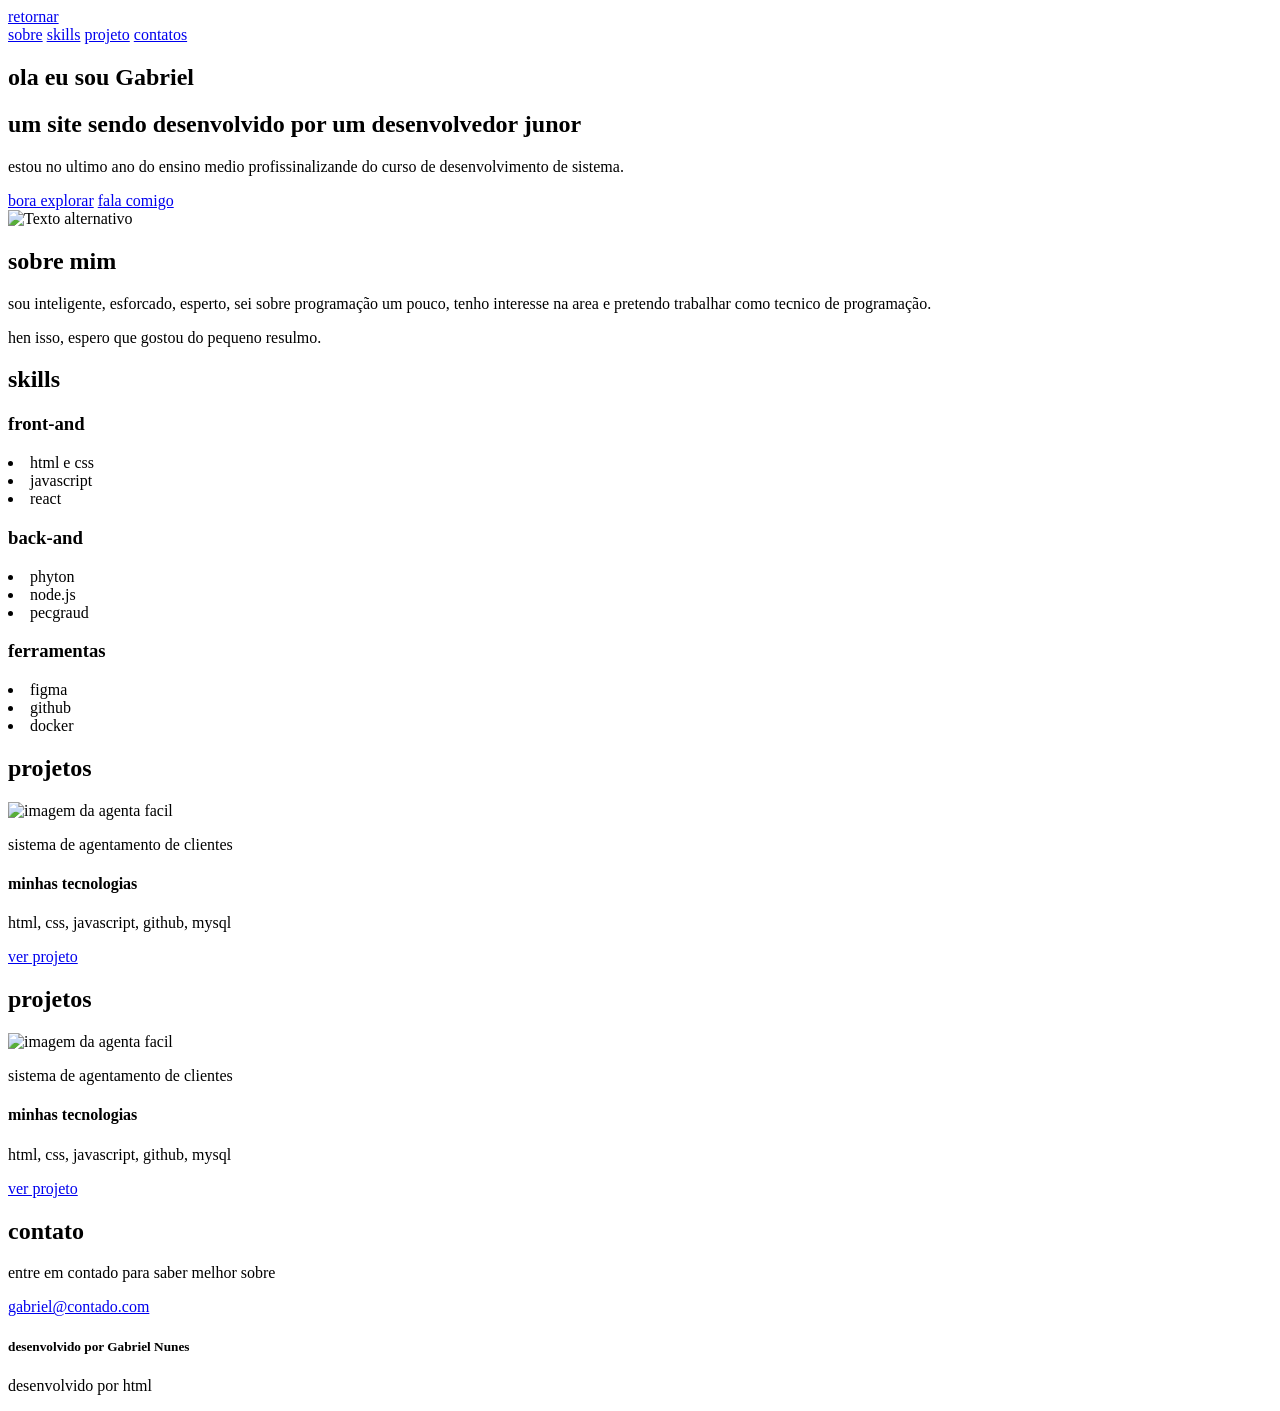
==== index.html @ 96026afd "Add initial HTML structure for personal website" ====
<!DOCTYPE html>
<html lang="pt-br">
<head>
    <meta charset="UTF-8">
    <meta name="viewport" content="width=device-width, initial-scale=1.0">
    <title>desenvolvedor gabriel</title>
    <link rel="stylesheet" href="style.css"> 
</head>
<body>
    <insert class="topo">
        <a class="logo" href="#inicio">retornar</a>
        <nav>
            <a href="#sobre">sobre</a>
            <a href="#skills">skills</a>
             <a href="#projetos">projeto</a>
             <a href="#contatos">contatos</a>
 
        </nav>
    </insert>
    <main>
        <section id="inicio" class="container hero">
            <div class="hero-texto"> 
                <h1> ola eu sou Gabriel </h1>
                <h2> um site sendo desenvolvido por um desenvolvedor junor</h2>
                <p>estou no ultimo ano do ensino medio 
                profissinalizande do curso de desenvolvimento de sistema.</p>
                <a class="botao" href="#projeto">bora explorar</a>
                <a class="botao botao-claro" href="#contato">fala comigo</a>
            </div>
            <img class="foto" src="imagem.webp" alt="Texto alternativo">
        </section>
        <section id="sobre" class="container">
            <h2>sobre mim</h2>
            <p>sou inteligente, esforcado, esperto, sei sobre programação
             um pouco, tenho interesse na area e pretendo trabalhar como 
            tecnico de programação.</p>
            <p>hen isso, espero que gostou do pequeno resulmo.</p>
        </section>
        <section id="skills" class="container">
            <h2>skills</h2>
            <div class="colunas">
                <div class="cartao">
                    <h3>front-and</h3>
                    <o1>
                        <li>html e css</li>
                        <li>javascript</li>
                        <li>react</li>
                    </o1>
                </div>
                <div class="cartao">
                    <h3>back-and</h3>
                    <o1>
                        <li>phyton</li>
                        <li>node.js</li>
                        <li>pecgraud</li>
                    </o1>    
                </div>
                <div class="cartao">
                    <h3>ferramentas</h3>
                    <o1>
                        <li>figma</li>
                        <li>github</li>
                        <li>docker</li>
                    </o1>    
                </div>
            </div>
        </section>
        <section id="projeto" class="container">
            <h2>projetos</h2>
            <div class="colunas">
                <div class="cartao">
                     <img src="agenda.wap.avif"alt="imagem da agenta facil">
                    <p>sistema de agentamento de clientes</p>
                    <h4>minhas tecnologias</h4>
                    <p>html, css, javascript, github, mysql</p>
                    <a href="/">ver projeto</a>
                </div>
            </div>
        </section>
        <section id="projeto" class="container">
    <h2>projetos</h2>
    <div class="colunas">
        <div class="cartao">
             <img src="emoji.avif"alt="imagem da agenta facil">
            <p>sistema de agentamento de clientes</p>
            <h4>minhas tecnologias</h4>
            <p>html, css, javascript, github, mysql</p>
            <a href="/">ver projeto</a>
        </div>
    </div>
</section>
<section id="contato" class="container">
    <h2>contato</h2>
    <p>entre em contado para saber melhor sobre</p>
    <a href="contado" class="botao">gabriel@contado.com</a>
</section> 
<footer class="rodape">
    <h5>desenvolvido por Gabriel Nunes</h5>
    <p>desenvolvido por html</p>
</footer>
    </main>
</body>
</html>
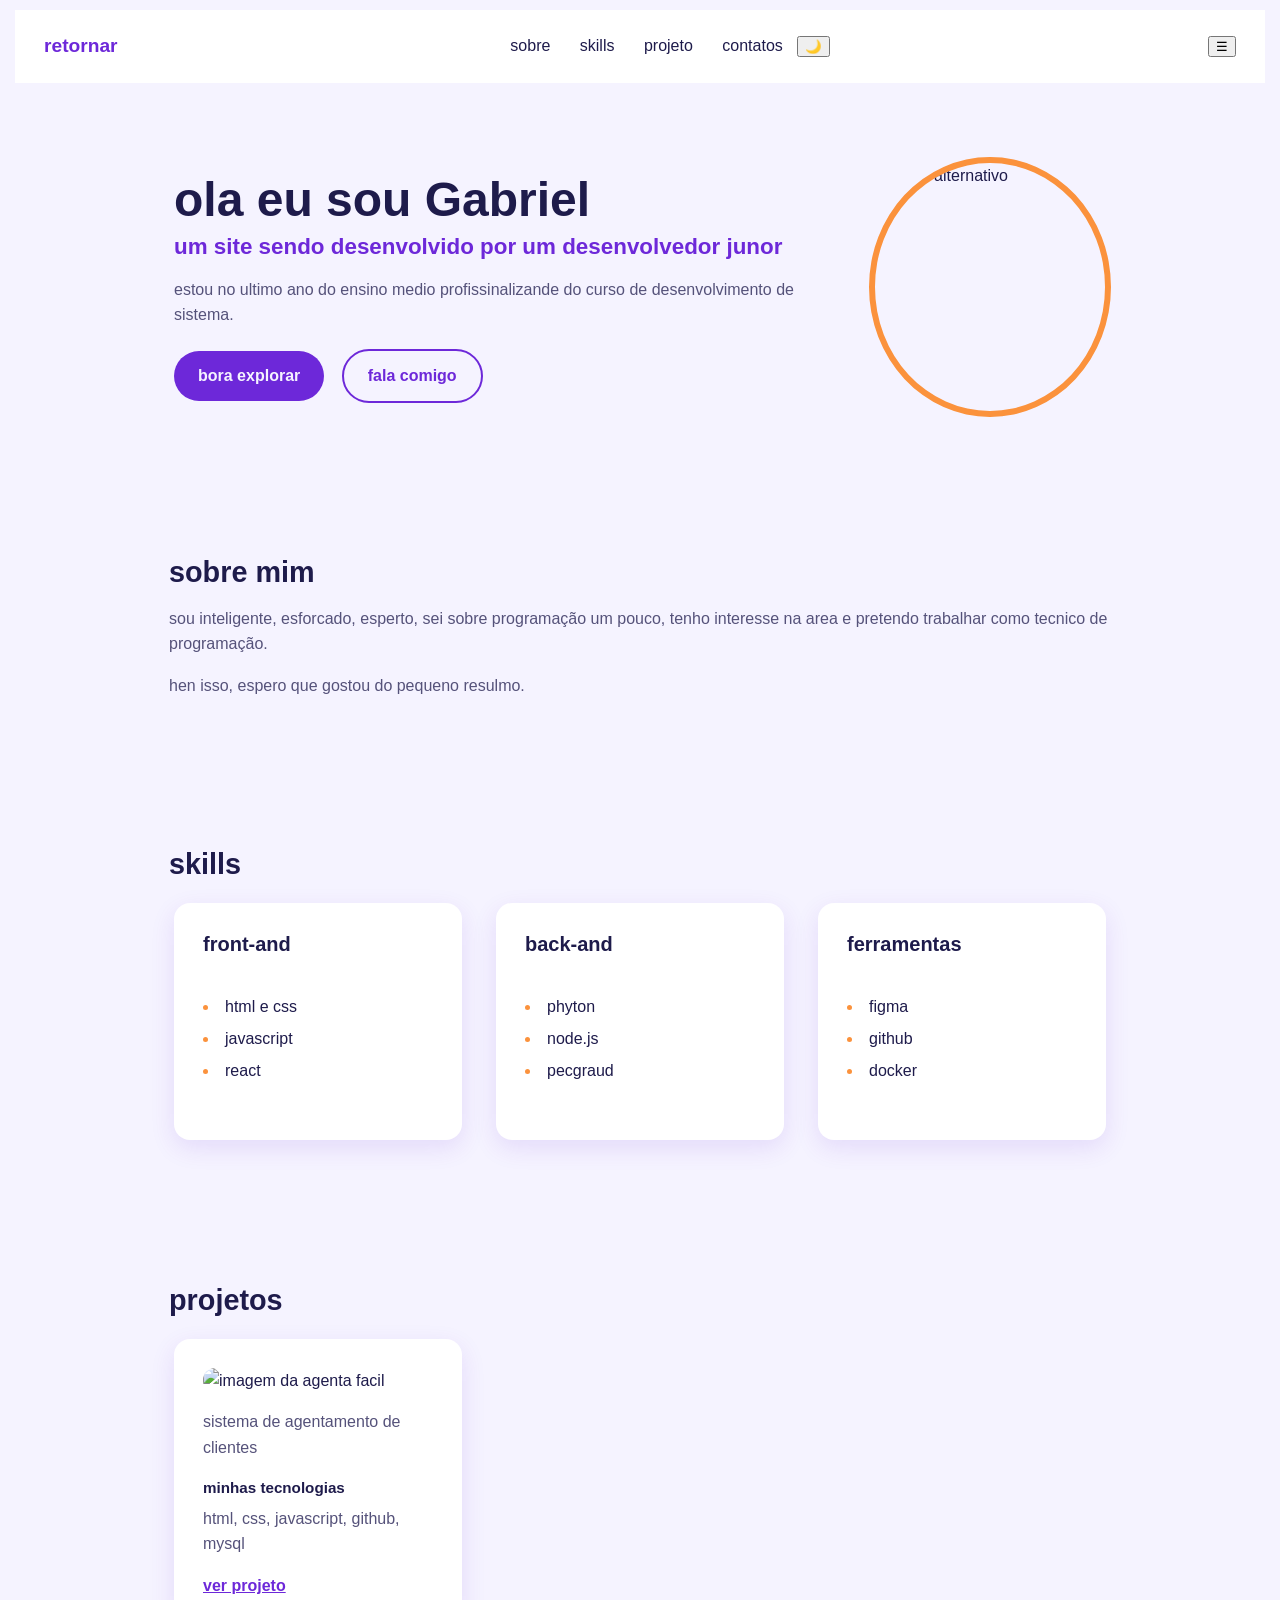
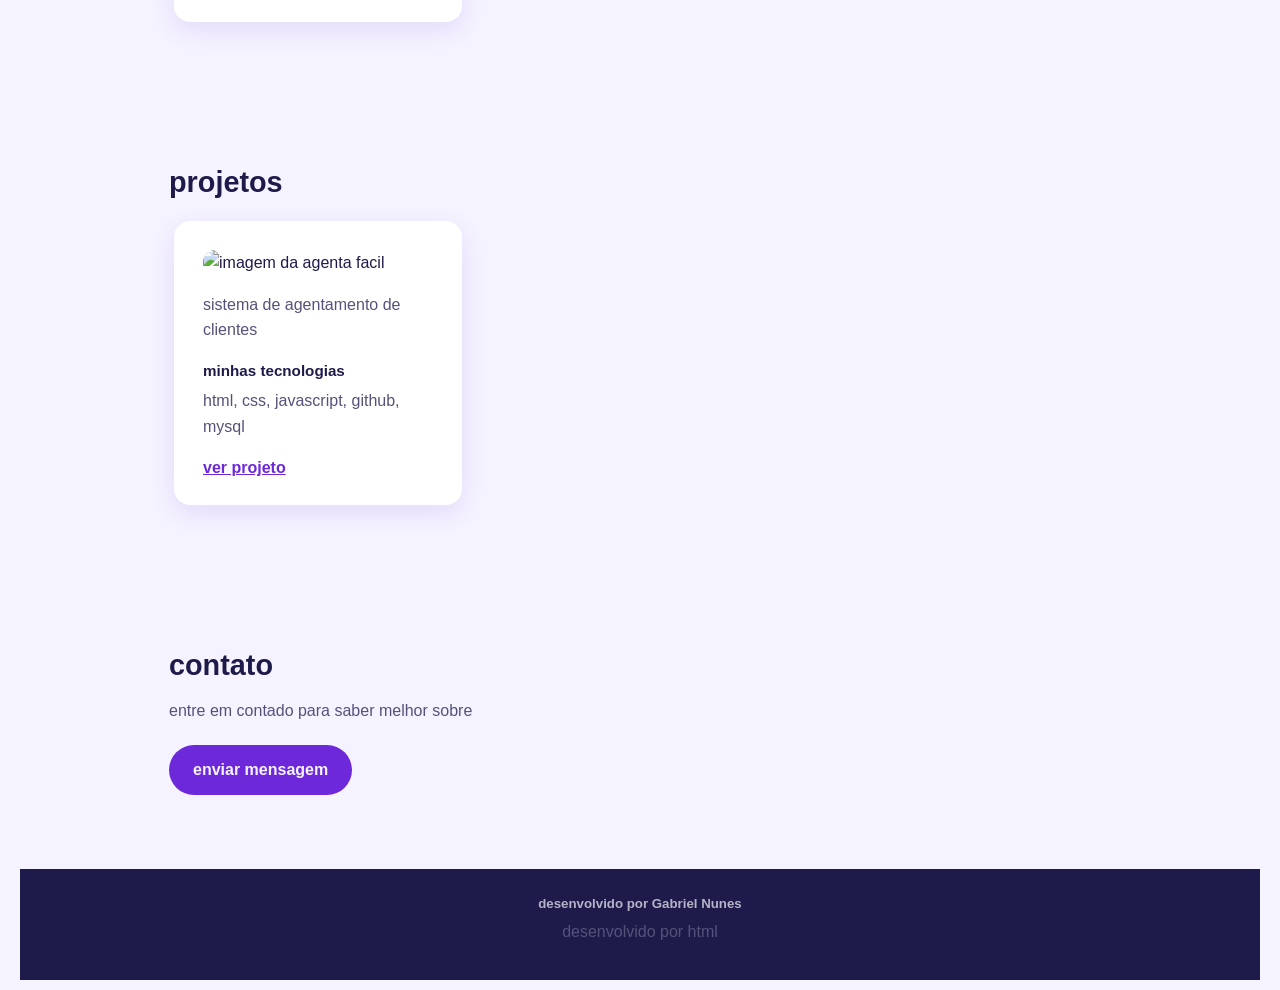
==== commit 28e5c2a0: "Refactor HTML structure and update links" ====
--- a/index.html
+++ b/index.html
@@ -7,16 +7,17 @@
     <link rel="stylesheet" href="style.css"> 
 </head>
 <body>
-    <insert class="topo">
+    <header class="topo">
         <a class="logo" href="#inicio">retornar</a>
         <nav>
             <a href="#sobre">sobre</a>
             <a href="#skills">skills</a>
              <a href="#projetos">projeto</a>
-             <a href="#contatos">contatos</a>
- 
+             <a href="contato.html">contatos</a>
+             <button class="botao-tema" title="alterar para o modo escuro" aria-label="altera modo escuro">🌙</button>
         </nav>
-    </insert>
+             <button class="botao-menu" aria-label="Abrir menu" aria-expanded="false">☰</button>
+    </header>
     <main>
         <section id="inicio" class="container hero">
             <div class="hero-texto"> 
@@ -29,7 +30,7 @@
             </div>
             <img class="foto" src="imagem.webp" alt="Texto alternativo">
         </section>
-        <section id="sobre" class="container">
+        <section id="sobre" class="container sobre">
             <h2>sobre mim</h2>
             <p>sou inteligente, esforcado, esperto, sei sobre programação
              um pouco, tenho interesse na area e pretendo trabalhar como 
@@ -92,12 +93,16 @@
 <section id="contato" class="container">
     <h2>contato</h2>
     <p>entre em contado para saber melhor sobre</p>
-    <a href="contado" class="botao">gabriel@contado.com</a>
+    <a class="botao" href="contato.html">enviar mensagem</a>
 </section> 
 <footer class="rodape">
     <h5>desenvolvido por Gabriel Nunes</h5>
     <p>desenvolvido por html</p>
 </footer>
     </main>
+    
+    <script src="script.js"></script>
+
 </body>
+
 </html>
--- a/style.css
+++ b/style.css
@@ -0,0 +1,190 @@
+:root {
+    --fundo: #f5f3ff;
+    --superficie: #ffff;
+    --texto: #1e1b4b; 
+    --texto-suave: #55527a;
+    --primaria: #6d28d9;
+    --primaria-escura: #5b21b6;
+    --destaque: #fb923c; 
+    --raio: 16px;
+    --sombra: 0 8px 24px rgba(109,40,217,0.12); 
+}
+*{
+    box-sizing: border-box; 
+    margin: 10px; 
+    margin: 5px; 
+}
+body{
+    background-color: var(--fundo);
+    color: var(--texto);
+    font-family: "sege UI", sans-serif;
+    line-height: 1.6; 
+}
+
+h1, h2, h3{
+    line-height: 1.2; 
+}
+
+h1{ 
+    font-size: 3rem; 
+}
+h2{
+    font-size: 1.8rem; 
+    margin-bottom: 1rem; 
+}
+h3{
+    font-size: 1.25rem;
+    margin-bottom: 0.5rem; 
+}
+h4{
+    font-size: 0.95rem;
+    margin-top: 0.75rem; 
+}
+
+p{
+    color: var(--texto-suave);
+    margin-bottom: 1rem;
+}
+
+a{
+    color: var(--primaria);
+    font-weight: 600; 
+}
+
+img{
+    max-width: 100%;
+    display: block; 
+}
+
+.container {
+    max-width: 1000px;
+    margin: 0 auto; 
+    padding: 4rem 1.5rem; 
+}
+.topo {
+    display: flex;
+    justify-content: space-between;
+    align-items: center;
+    padding: 1rem 1.5rem; 
+    background-color: var(--superficie);
+    position: sticky;
+    top: 0; 
+}
+
+.logo {
+    text-decoration: none;
+    font-size: 1.2rem;
+    font-weight: 700;
+}
+
+.topo nav a {
+    text-decoration: none;
+    margin-left: 1.25rem;
+    color: var(--texto); 
+    font-weight: 500;
+}
+
+.topo nav a:hover{
+    color: var(--primaria);
+}
+
+.hero {
+    display: flex; 
+    align-items: center; 
+    gap: 3rem; 
+}
+
+.hero h2 {
+    color: var(--primaria);
+    font-size: 1.4rem; 
+}
+
+.foto {
+    width: 260px; 
+    height: 260px; 
+    object-fit: cover;
+    border-radius: 50%;
+    border: 6px solid var(--destaque);
+}
+
+.botao {
+    display: inline-block;
+    background-color: var(--primaria);
+    color: var(--fundo);
+    padding: 0.75rem 1.5rem; 
+    border-radius: 999px;
+    text-decoration: none;
+    margin-right: 0.5rem;
+}
+
+.botao:hover {
+    background-color: var(--primaria-escura);
+}
+
+.botao-claro {
+    background-color: transparent;
+    color: var(--primaria);
+    border: 2px solid var(--primaria);
+}
+
+.botao-claro:hover {
+    background-color: var(--primaria);
+    color: var(--fundo);
+}
+
+.colunas {
+    display: grid;
+    grid-template-columns: repeat(3, 1fr);
+    gap: 1.5rem; 
+}
+
+.cartao {
+    background-color: var(--superficie);
+    padding: 1.5rem;
+    border-radius: var(--raio);
+    box-shadow: var(--sombra);
+}
+
+.cartao img {
+    border-radius: 12px;
+    margin-bottom: 1rem;
+}
+
+ul, ol {
+    padding-left: 1.25rem;
+}
+
+li {
+    margin-bottom: 0.4rem;
+}
+
+li::marker {
+    color: var(--destaque);
+}
+
+.rodape {
+    font-weight: 400;
+    background-color: var(--texto);
+    text-align: center;
+    padding: 1.2rem;
+    color: var(--fundo);
+}
+
+.rodape h5 {
+    opacity: 0.7;
+}
+
+@media(max-width: 700px){
+    .hero {
+        flex-direction: column-reverse;
+        text-align: center;
+    }
+
+    .topo nav a {
+        margin-left: 0.75rem;
+    }
+
+    .colunas {
+        grid-template-columns: 1fr;
+    }
+}
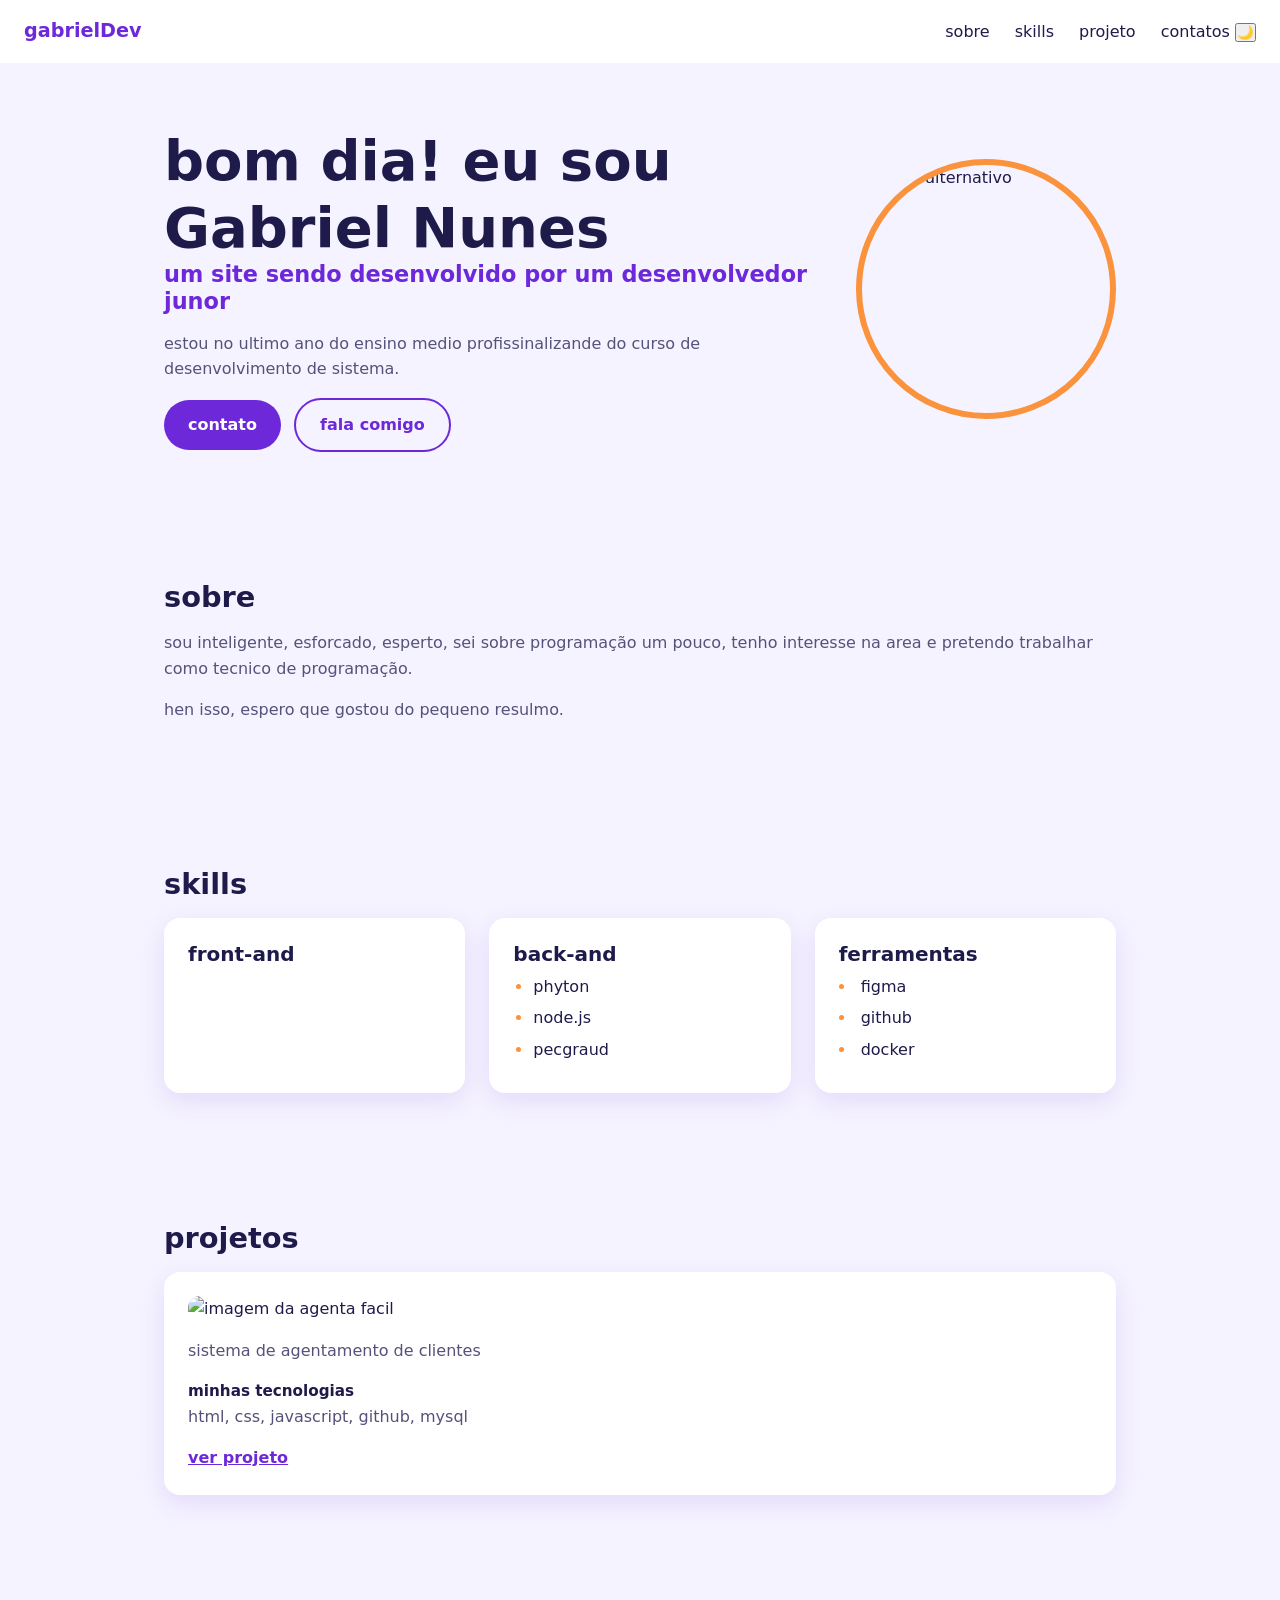
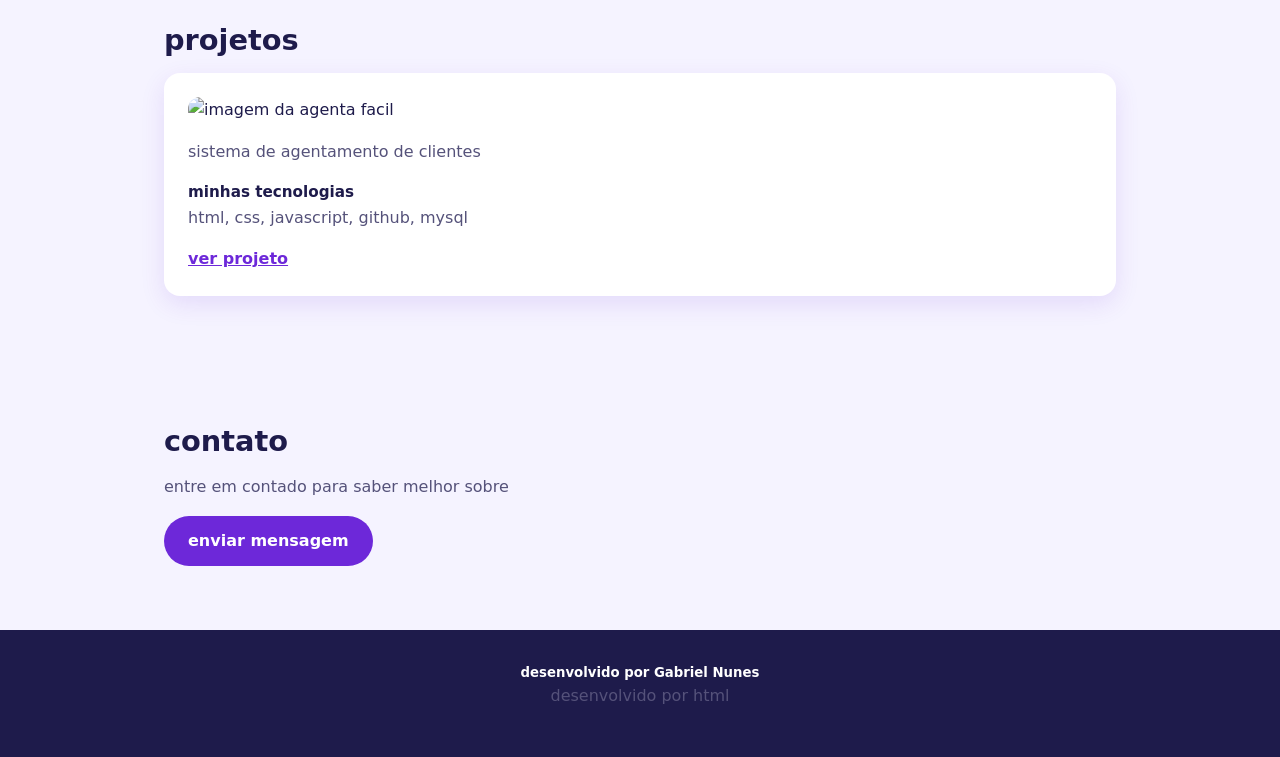
==== commit 6730ab0d: "Replace o1 elements with ul for lists" ====
--- a/index.html
+++ b/index.html
@@ -42,19 +42,15 @@
             <div class="colunas">
                 <div class="cartao">
                     <h3>front-and</h3>
-                    <o1>
-                        <li>html e css</li>
-                        <li>javascript</li>
-                        <li>react</li>
-                    </o1>
+                    <ul id="lista-front"></ul>
                 </div>
                 <div class="cartao">
                     <h3>back-and</h3>
-                    <o1>
+                    <ul>
                         <li>phyton</li>
                         <li>node.js</li>
                         <li>pecgraud</li>
-                    </o1>    
+                    </ul>    
                 </div>
                 <div class="cartao">
                     <h3>ferramentas</h3>
--- a/style.css
+++ b/style.css
@@ -1,190 +1,312 @@
+/* ===== AULA 1: variáveis, reset e tipografia ===== */
 :root {
-    --fundo: #f5f3ff;
-    --superficie: #ffff;
-    --texto: #1e1b4b; 
-    --texto-suave: #55527a;
-    --primaria: #6d28d9;
-    --primaria-escura: #5b21b6;
-    --destaque: #fb923c; 
-    --raio: 16px;
-    --sombra: 0 8px 24px rgba(109,40,217,0.12); 
-}
-*{
-    box-sizing: border-box; 
-    margin: 10px; 
-    margin: 5px; 
-}
-body{
-    background-color: var(--fundo);
-    color: var(--texto);
-    font-family: "sege UI", sans-serif;
-    line-height: 1.6; 
-}
-
-h1, h2, h3{
-    line-height: 1.2; 
-}
-
-h1{ 
-    font-size: 3rem; 
-}
-h2{
-    font-size: 1.8rem; 
-    margin-bottom: 1rem; 
-}
-h3{
-    font-size: 1.25rem;
-    margin-bottom: 0.5rem; 
-}
-h4{
-    font-size: 0.95rem;
-    margin-top: 0.75rem; 
-}
-
-p{
-    color: var(--texto-suave);
-    margin-bottom: 1rem;
-}
-
-a{
-    color: var(--primaria);
-    font-weight: 600; 
-}
-
-img{
-    max-width: 100%;
-    display: block; 
-}
-
+  --fundo: #f5f3ff;
+  --superficie: #ffffff;
+  --texto: #1e1b4b;
+  --texto-suave: #55527a;
+  --primaria: #6d28d9;
+  --primaria-escura: #5b21b6;
+  --destaque: #fb923c;
+  --raio: 16px;
+  --sombra: 0 8px 24px rgba(109, 40, 217, 0.12);
+  --erro: #b91c1c;
+  --erro-fundo: #fef2f2;
+  --certo-fundo: #f0fdf4;
+  --certo: #15803d;
+}
+
+* {
+  box-sizing: border-box;
+  margin: 0;
+  padding: 0;
+}
+
+html {
+  scroll-behavior: smooth;
+}
+
+body {
+  font-family: "Segoe UI", system-ui, sans-serif;
+  background: var(--fundo);
+  color: var(--texto);
+  line-height: 1.6;
+}
+
+h1, h2, h3 {
+  line-height: 1.2;
+}
+
+h1 { font-size: clamp(2.2rem, 6vw, 3.5rem); }
+h2 { font-size: 1.8rem; margin-bottom: 1rem; }
+h3 { font-size: 1.25rem; margin-bottom: 0.5rem; }
+h4 { font-size: 0.95rem; margin-top: 0.75rem; }
+
+p { color: var(--texto-suave); margin-bottom: 1rem; }
+
+a { color: var(--primaria); font-weight: 600; }
+
+img { max-width: 100%; display: block; }
+
+/* ===== AULA 2: layout com classes ===== */
 .container {
-    max-width: 1000px;
-    margin: 0 auto; 
-    padding: 4rem 1.5rem; 
-}
+  max-width: 1000px;
+  margin: 0 auto;
+  padding: 4rem 1.5rem;
+}
+
 .topo {
-    display: flex;
-    justify-content: space-between;
-    align-items: center;
-    padding: 1rem 1.5rem; 
-    background-color: var(--superficie);
-    position: sticky;
-    top: 0; 
-}
+  display: flex;
+  justify-content: space-between;
+  align-items: center;
+  padding: 1rem 1.5rem;
+  background: var(--superficie);
+  position: sticky;
+  top: 0;
+}
+
+.topo nav a {
+  margin-left: 1.25rem;
+  text-decoration: none;
+  color: var(--texto);
+  font-weight: 500;
+}
+
+.topo nav a:hover { color: var(--primaria); }
 
 .logo {
-    text-decoration: none;
-    font-size: 1.2rem;
-    font-weight: 700;
-}
-
-.topo nav a {
-    text-decoration: none;
-    margin-left: 1.25rem;
-    color: var(--texto); 
-    font-weight: 500;
-}
-
-.topo nav a:hover{
-    color: var(--primaria);
+  text-decoration: none;
+  font-size: 1.2rem;
+  font-weight: 700;
 }
 
 .hero {
-    display: flex; 
-    align-items: center; 
-    gap: 3rem; 
-}
+  display: flex;
+  align-items: center;
+  gap: 3rem;
+}
+
+.hero-texto { flex: 1; }
 
 .hero h2 {
-    color: var(--primaria);
-    font-size: 1.4rem; 
+  color: var(--primaria);
+  font-size: 1.4rem;
 }
 
 .foto {
-    width: 260px; 
-    height: 260px; 
-    object-fit: cover;
-    border-radius: 50%;
-    border: 6px solid var(--destaque);
+  width: 260px;
+  height: 260px;
+  object-fit: cover;
+  border-radius: 50%;
+  border: 6px solid var(--destaque);
 }
 
 .botao {
-    display: inline-block;
-    background-color: var(--primaria);
-    color: var(--fundo);
-    padding: 0.75rem 1.5rem; 
-    border-radius: 999px;
-    text-decoration: none;
-    margin-right: 0.5rem;
-}
-
-.botao:hover {
-    background-color: var(--primaria-escura);
-}
+  display: inline-block;
+  padding: 0.75rem 1.5rem;
+  background: var(--primaria);
+  color: #fff;
+  border-radius: 999px;
+  text-decoration: none;
+  margin-right: 0.5rem;
+}
+
+.botao:hover { background: var(--primaria-escura); }
 
 .botao-claro {
-    background-color: transparent;
-    color: var(--primaria);
-    border: 2px solid var(--primaria);
+  background: transparent;
+  color: var(--primaria);
+  border: 2px solid var(--primaria);
 }
 
 .botao-claro:hover {
-    background-color: var(--primaria);
-    color: var(--fundo);
-}
-
+  background: var(--primaria);
+  color: #fff;
+}
+
+/* ===== AULA 3: cartões, listas e responsivo ===== */
 .colunas {
-    display: grid;
-    grid-template-columns: repeat(3, 1fr);
-    gap: 1.5rem; 
+  display: grid;
+  grid-template-columns: repeat(auto-fit, minmax(240px, 1fr));
+  gap: 1.5rem;
 }
 
 .cartao {
-    background-color: var(--superficie);
-    padding: 1.5rem;
-    border-radius: var(--raio);
+  background: var(--superficie);
+  padding: 1.5rem;
+  border-radius: var(--raio);
+  box-shadow: var(--sombra);
+}
+
+.cartao img {
+  border-radius: 12px;
+  margin-bottom: 1rem;
+}
+
+ul, ol { padding-left: 1.25rem; }
+
+li { margin-bottom: 0.4rem; }
+
+li::marker { color: var(--destaque); }
+
+.rodape {
+  text-align: center;
+  padding: 2rem 1rem;
+  background: var(--texto);
+  color: #fff;
+}
+
+.rodape h6 { font-weight: 400; opacity: 0.7; }
+
+.contato-pagina{
+  text-align: center;
+}
+
+.formulario {
+  background-color: var(--superficie);
+  padding: 2rem;
+  border-radius: var(--raio);
+  box-shadow: var(--sombra);
+  max-width: 560px;
+  margin: 2rem auto 0;
+  text-align: left;
+}
+
+.campo {
+  display: flex;
+  flex-direction: column;
+  gap: 0.4rem;
+  margin-bottom: 1.25rem;
+}
+
+label {
+  font-weight: 600;
+}
+
+input, select, textarea {
+  padding: 0.7rem 0.3rem;
+  border: 2px solid #2c0be9; 
+  border-radius: 10px;
+  color: var(--texto);
+  background-color: var(--superficie);
+}
+
+.formulario .botao{
+  width: 100%;
+  border: none;
+  font: inherit;
+  font-weight: 600;
+  cursor: pointer; 
+}
+
+input:focus-visible, select:focus-visible, textarea:focus-visible {
+  outline: 3px solid var(--primaria);
+  outline-offset: 3px;
+}
+
+
+
+@media (max-width: 700px) {
+  .hero {
+    flex-direction: column-reverse;
+    text-align: center;
+  }
+  .topo nav a { margin-left: 0.75rem; }
+}
+
+/* ===== JAVASCRIPT — AULA 2: modo escuro =====
+   O JavaScript liga e desliga a classe "modo-escuro" na tag
+   <html>. Aqui a gente só troca os valores das variáveis do
+   :root — o resto do CSS não muda. */
+
+html.modo-escuro {
+  --fundo: #0f0d1f;
+  --superficie: #1c1936;
+  --texto: #ede9fe;
+  --texto-suave: #b8b3d6;
+  --primaria: #c4b5fd;
+  --primaria-escura: #a78bfa;
+
+}
+
+/* Estas partes usam cores fixas no CSS original,
+   então precisam de ajuste no modo escuro */
+html.modo-escuro .botao {
+  color: var(--fundo);
+}
+html.modo-escuro .botao-claro {
+  color: var(--primaria);
+}
+html.modo-escuro .botao-claro:hover {
+  color: var(--fundo);
+}
+html.modo-escuro .rodape {
+  background: var(--superficie);
+  color: var(--texto);
+}
+
+body {
+  transition:
+    background-color 0.3s,
+    color 0.3s;
+}
+
+/* O botão que o JavaScript vai ouvir */
+.botao-menu {
+  display: none;
+  width: 2.5rem;
+  height: 2.5rem;
+  font-size: 1.3rem;
+  background: none;
+  border: 2px solid var(--primaria);
+  border-radius: 10px;
+  color: var(--texto);
+  cursor: pointer;
+}
+.aviso {
+  min-height: 1.6em;
+  margin-top: 1rem;
+  border-radius: 10px;
+  font-weight: 600;
+}
+
+.aviso.erro {
+  padding: 0.75rem 1rem;
+  background: var(--erro-fundo);
+  color: var(--erro);
+}
+
+.aviso.certo {
+  padding: 0.75rem 1rem;
+  background: var(--certo-fundo);
+  color: var(--certo);
+}
+
+/* Deixa o menu aberto por cima do conteúdo da página */
+.topo { z-index: 10; }
+
+@media (max-width: 700px) {
+  .botao-menu { display: block; }
+
+  /* Menu fechado: escondido */
+  .topo nav {
+    display: none;
+    position: absolute;
+    top: 100%;
+    left: 0;
+    right: 0;
+    padding: 0.5rem 1.5rem 1rem;
+    background: var(--superficie);
     box-shadow: var(--sombra);
-}
-
-.cartao img {
-    border-radius: 12px;
-    margin-bottom: 1rem;
-}
-
-ul, ol {
-    padding-left: 1.25rem;
-}
-
-li {
-    margin-bottom: 0.4rem;
-}
-
-li::marker {
-    color: var(--destaque);
-}
-
-.rodape {
-    font-weight: 400;
-    background-color: var(--texto);
-    text-align: center;
-    padding: 1.2rem;
-    color: var(--fundo);
-}
-
-.rodape h5 {
-    opacity: 0.7;
-}
-
-@media(max-width: 700px){
-    .hero {
-        flex-direction: column-reverse;
-        text-align: center;
-    }
-
-    .topo nav a {
-        margin-left: 0.75rem;
-    }
-
-    .colunas {
-        grid-template-columns: 1fr;
-    }
-}
+  }
+
+  /* Menu aberto: o JavaScript põe a classe "aberto" */
+  .topo nav.aberto { display: block; }
+
+  .topo nav a {
+    display: block;
+    margin: 0;
+    padding: 0.75rem 0;
+  }
+
+  .topo nav .botao-tema { margin: 0.5rem 0 0; }
+}
